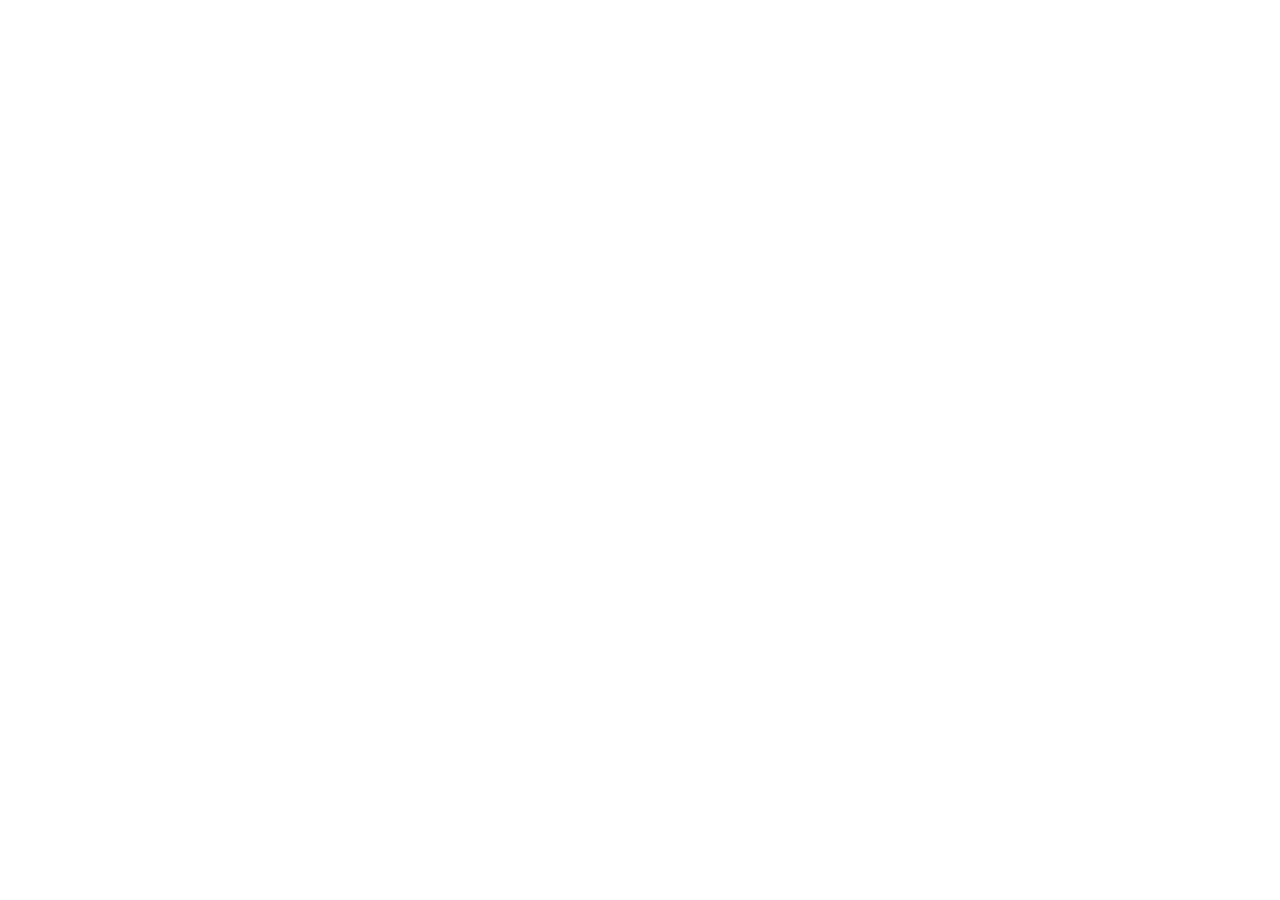
==== fv/index.html @ 4d512ded "Adiciona /fv/: redirecionamento para o protótipo da FV Enxovais Co-Authored-By: Claude Opus 5.5 <nor" ====
<!doctype html>
<html lang="pt-BR"><head><meta charset="utf-8"><title>FV Enxovais · Protótipo do site</title>
<meta http-equiv="refresh" content="0; url=https://claude.ai/artifact/NpKyffFGrJ41qmBd4ZHAmL">
<meta name="robots" content="noindex"></head>
<body><a href="https://claude.ai/artifact/NpKyffFGrJ41qmBd4ZHAmL">Abrir o protótipo do site da FV Enxovais</a></body></html>
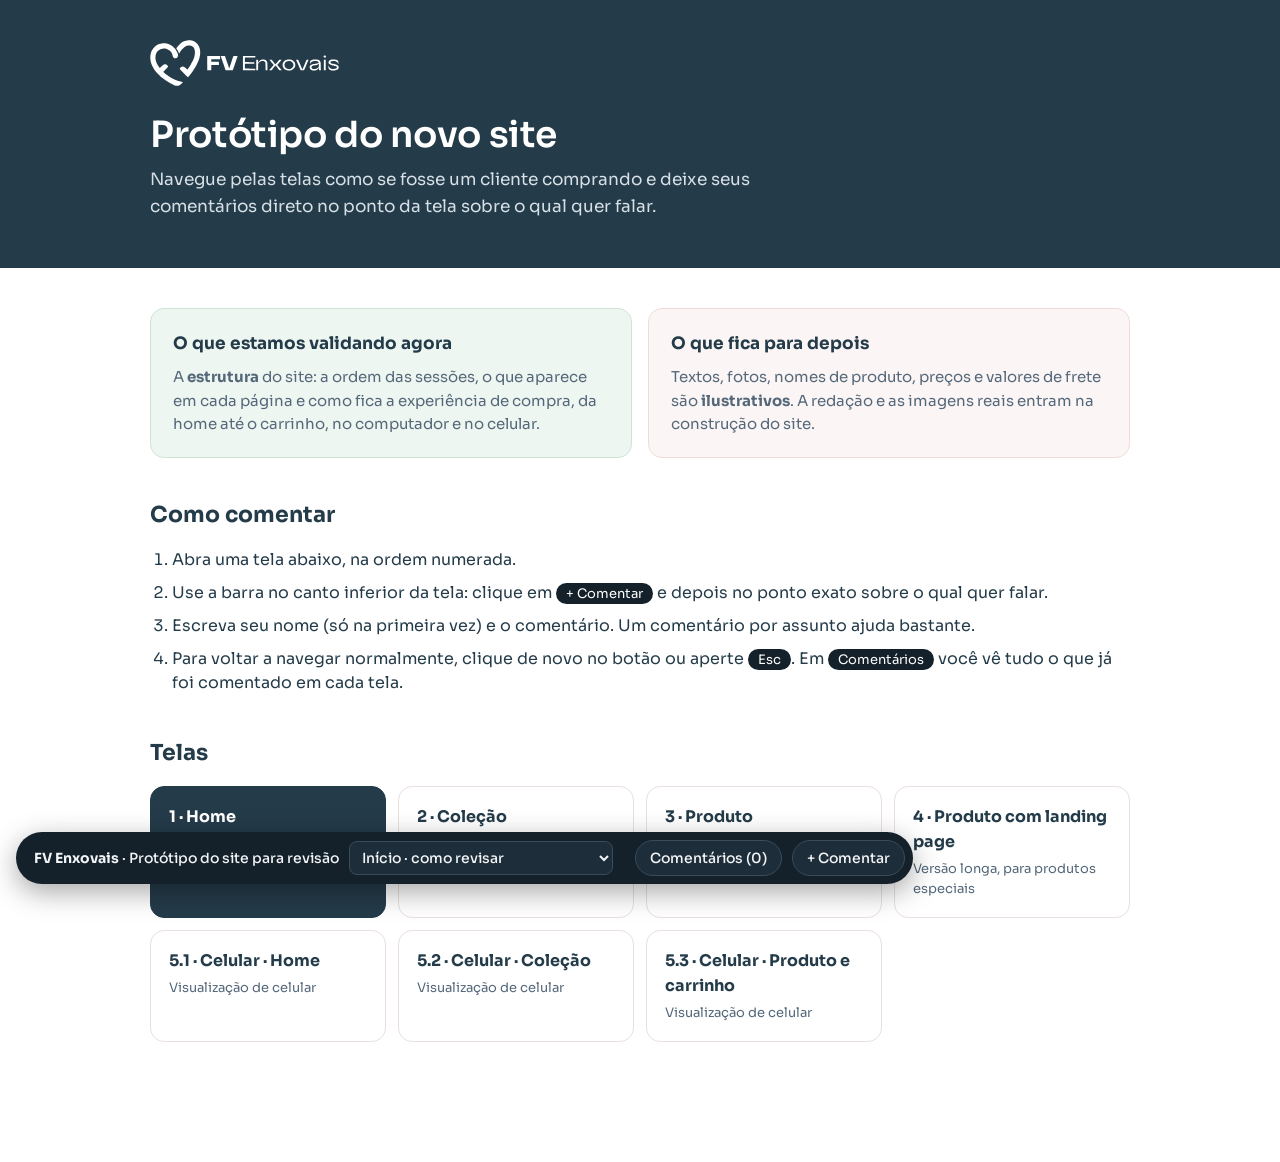
==== commit 92228a58: "FV: protótipo navegável com comentários sem login em /fv/ Co-Authored-By: Claude Opus 5.5 <noreply@a" ====
--- a/fv/index.html
+++ b/fv/index.html
@@ -1,5 +1,74 @@
 <!doctype html>
-<html lang="pt-BR"><head><meta charset="utf-8"><title>FV Enxovais · Protótipo do site</title>
-<meta http-equiv="refresh" content="0; url=https://claude.ai/artifact/NpKyffFGrJ41qmBd4ZHAmL">
-<meta name="robots" content="noindex"></head>
-<body><a href="https://claude.ai/artifact/NpKyffFGrJ41qmBd4ZHAmL">Abrir o protótipo do site da FV Enxovais</a></body></html>
+<html lang="pt-BR">
+<head>
+<meta charset="utf-8">
+<meta name="viewport" content="width=device-width, initial-scale=1">
+<meta name="robots" content="noindex, nofollow">
+<title>FV Enxovais · Protótipo do site para revisão</title>
+<link rel="icon" href="assets/symbol.svg">
+<link rel="stylesheet" href="https://fonts.googleapis.com/css2?family=Sora:wght@400;500;600;700&display=swap">
+<style>
+  :root{--ink:#243b49;--muted:#55687a;--line:#e8e1de;--soft:#fbf6f5;--blush:#e7c8c6;--action:#806375}
+  *{box-sizing:border-box}
+  body{margin:0;font-family:Sora,system-ui,sans-serif;color:var(--ink);background:#fff;line-height:1.55}
+  header{background:var(--ink);color:#fff;padding:40px 24px 48px}
+  .wrap{max-width:980px;margin:0 auto}
+  header img{height:46px;display:block;margin-bottom:28px}
+  h1{font-size:36px;line-height:1.15;margin:0 0 12px;font-weight:600;letter-spacing:-.01em}
+  header p{margin:0;max-width:640px;color:#d7e0e6;font-size:17px}
+  main{padding:40px 24px 120px}
+  .grid{display:grid;grid-template-columns:repeat(auto-fit,minmax(280px,1fr));gap:16px;margin:0 0 40px}
+  .box{border:1px solid var(--line);border-radius:14px;padding:22px}
+  .box h2{font-size:17px;margin:0 0 8px}
+  .box p,.box li{font-size:15px;color:var(--muted);margin:0}
+  .box ul{margin:0;padding-left:18px}
+  .box.ok{background:#eef6f1;border-color:#cfe4d7}
+  .box.no{background:var(--soft);border-color:#efdcda}
+  h2.sec{font-size:22px;margin:0 0 16px}
+  .telas{display:grid;grid-template-columns:repeat(auto-fit,minmax(220px,1fr));gap:12px}
+  .tela{display:flex;flex-direction:column;gap:4px;padding:18px;border-radius:14px;border:1.5px solid var(--line);text-decoration:none;color:var(--ink);transition:border-color .15s,box-shadow .15s}
+  .tela:hover{border-color:var(--action);box-shadow:0 6px 20px rgba(36,59,73,.08)}
+  .tela b{font-size:16px}
+  .tela span{font-size:13px;color:var(--muted)}
+  .tela.first{background:var(--ink);color:#fff;border-color:var(--ink)}
+  .tela.first span{color:#d7e0e6}
+  ol.passos{margin:0 0 40px;padding-left:22px;font-size:16px}
+  ol.passos li{margin-bottom:8px}
+  kbd{font-family:inherit;background:#14212b;color:#fff;border-radius:999px;padding:2px 10px;font-size:13px;white-space:nowrap}
+</style>
+</head>
+<body data-pagina="index" data-titulo="Início · como revisar">
+<header><div class="wrap">
+  <img src="assets/logo-horizontal-white.svg" alt="FV Enxovais">
+  <h1>Protótipo do novo site</h1>
+  <p>Navegue pelas telas como se fosse um cliente comprando e deixe seus comentários direto no ponto da tela sobre o qual quer falar.</p>
+</div></header>
+<main><div class="wrap">
+  <div class="grid">
+    <div class="box ok"><h2>O que estamos validando agora</h2><p>A <b>estrutura</b> do site: a ordem das sessões, o que aparece em cada página e como fica a experiência de compra, da home até o carrinho, no computador e no celular.</p></div>
+    <div class="box no"><h2>O que fica para depois</h2><p>Textos, fotos, nomes de produto, preços e valores de frete são <b>ilustrativos</b>. A redação e as imagens reais entram na construção do site.</p></div>
+  </div>
+
+  <h2 class="sec">Como comentar</h2>
+  <ol class="passos">
+    <li>Abra uma tela abaixo, na ordem numerada.</li>
+    <li>Use a barra no canto inferior da tela: clique em <kbd>+ Comentar</kbd> e depois no ponto exato sobre o qual quer falar.</li>
+    <li>Escreva seu nome (só na primeira vez) e o comentário. Um comentário por assunto ajuda bastante.</li>
+    <li>Para voltar a navegar normalmente, clique de novo no botão ou aperte <kbd>Esc</kbd>. Em <kbd>Comentários</kbd> você vê tudo o que já foi comentado em cada tela.</li>
+  </ol>
+
+  <h2 class="sec">Telas</h2>
+  <div class="telas">
+    <a class="tela first" href="home.html"><b>1 · Home</b><span>Comece por aqui</span></a>
+    <a class="tela" href="colecao.html"><b>2 · Coleção</b><span>Jogos de cama, filtros e grade</span></a>
+    <a class="tela" href="produto.html"><b>3 · Produto</b><span>Inclui o carrinho: clique em “Adicionar ao carrinho”</span></a>
+    <a class="tela" href="produto-landing.html"><b>4 · Produto com landing page</b><span>Versão longa, para produtos especiais</span></a>
+    <a class="tela" href="celular-home.html"><b>5.1 · Celular · Home</b><span>Visualização de celular</span></a>
+    <a class="tela" href="celular-colecao.html"><b>5.2 · Celular · Coleção</b><span>Visualização de celular</span></a>
+    <a class="tela" href="celular-produto.html"><b>5.3 · Celular · Produto e carrinho</b><span>Visualização de celular</span></a>
+  </div>
+</div></main>
+<script src="assets/fv-config.js"></script>
+<script src="assets/fv-comentarios.js"></script>
+</body>
+</html>
